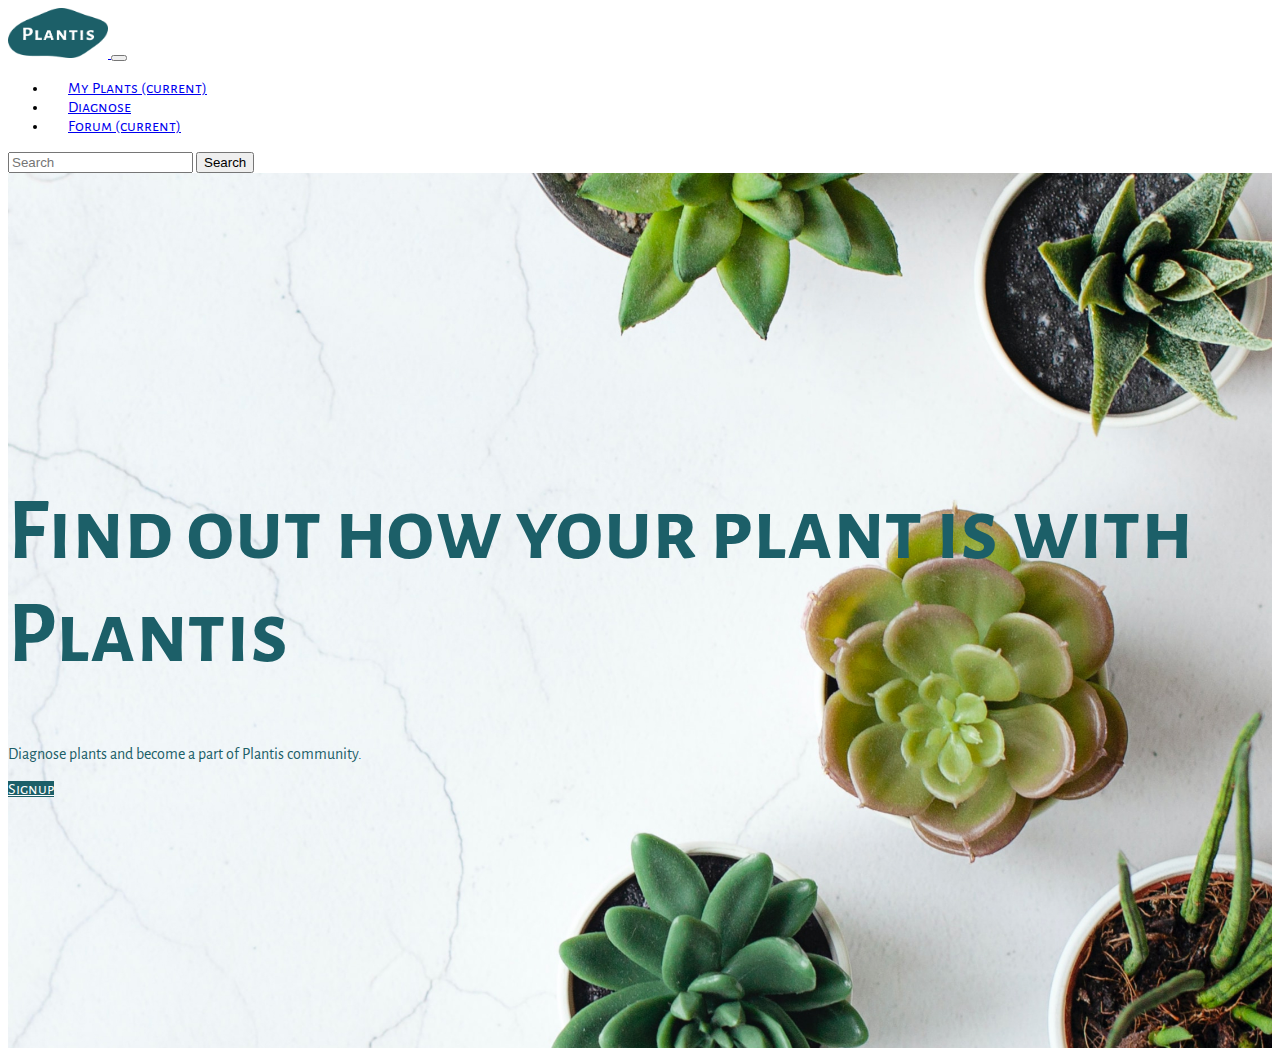
==== pages/home.html @ 746679cd "Changed bg img and updated text" ====
<!DOCTYPE html>
<html lang="en">
<head>
    <meta charset="UTF-8">
    <meta http-equiv="X-UA-Compatible" content="IE=edge">
    <meta name="viewport" content="width=device-width, initial-scale=1.0">
    <title>Document</title>
    <link rel="stylesheet" href="../css/home.css">
    <link rel="stylesheet" href="https://cdn.jsdelivr.net/npm/bootstrap@4.6.0/dist/css/bootstrap.min.css" integrity="sha384-B0vP5xmATw1+K9KRQjQERJvTumQW0nPEzvF6L/Z6nronJ3oUOFUFpCjEUQouq2+l" crossorigin="anonymous">
    <link href="https://fonts.googleapis.com/css2?family=Yantramanav:wght@400;500;700&display=swap" rel="stylesheet">
    <link href="https://fonts.googleapis.com/css2?family=Alegreya+Sans+SC:ital,wght@0,300;0,400;0,500;0,700;1,400&family=Yantramanav:wght@400;500;700&display=swap" rel="stylesheet">
    <link href="https://fonts.googleapis.com/css2?family=Alegreya+Sans:wght@400;500;700&display=swap" rel="stylesheet">
</head>
<body>
    <script src="https://code.jquery.com/jquery-3.5.1.slim.min.js" integrity="sha384-DfXdz2htPH0lsSSs5nCTpuj/zy4C+OGpamoFVy38MVBnE+IbbVYUew+OrCXaRkfj" crossorigin="anonymous"></script>
    <script src="https://cdn.jsdelivr.net/npm/bootstrap@4.6.0/dist/js/bootstrap.bundle.min.js" integrity="sha384-Piv4xVNRyMGpqkS2by6br4gNJ7DXjqk09RmUpJ8jgGtD7zP9yug3goQfGII0yAns" crossorigin="anonymous"></script>
    <!-- Nav Bar -->
    <nav class="navbar navbar-expand-lg navbar-light bg-light">
        <a class="navbar-brand" href="#">
          <img id="logo" src="../image/Group_151.png" alt="logo">
        </a>
        <button class="navbar-toggler" type="button" data-toggle="collapse" data-target="#navbarSupportedContent" aria-controls="navbarSupportedContent" aria-expanded="false" aria-label="Toggle navigation">
          <span class="navbar-toggler-icon"></span>
        </button>
      
        <div class="collapse navbar-collapse" id="navbarSupportedContent">
          <ul class="navbar-nav mr-auto">
            <li class="nav-item active">
              <a class="nav-link" href="#">My Plants <span class="sr-only">(current)</span></a>
            </li>
            <li class="nav-item active">
              <a class="nav-link" href="#">Diagnose</a>
            </li>
            <li class="nav-item active">
                <a class="nav-link" href="#">Forum <span class="sr-only">(current)</span></a>
              </li>           
        </ul>
          <form class="form-inline my-2 my-lg-0">
            <input class="form-control mr-sm-2" type="search" placeholder="Search" aria-label="Search">
            <button class="btn btn-outline-success my-2 my-sm-0" type="submit">Search</button>
          </form>
        </div>
      </nav>
      <!-- Nav Bar Ends -->
      <!-- Jumbotron -->
      <div class="jumbotron home-bg-img">
        <div class="jumboCopy">
          <h1 class="display-4">Find out how your plant is with Plantis</h1>
          <p class="lead">Diagnose plants and become a part of Plantis community.</p>
          <a class="btn btn-primary btn-lg" href="#" role="button">Signup</a>
        </div>
      </div>
    <!-- Jumbotron Ends -->

</body>
</html>
---- css/home.css ----
/* NAV BAR */
nav {
    font-family: 'Alegreya Sans SC', 'san-serif';
    
}

.nav-link {
    padding: 0px 20px 0px 20px !important;
}

#logo {
    height: 50px;
    width: 100px
}
/* JUMBOTRON */
.jumbotron{
    background-image: url("../image/home-bg-img.jpg") !important;
    background-repeat: no-repeat;
    background-size: cover;
    height: calc(100vh - 25px);
    display: flex;
    align-items: center;
    justify-content: center;
}

.display-4 {
    font-family: 'Alegreya Sans SC', 'san-serif';
    font-size: 65pt;
    font-weight: 700 !important;
    color: #1C5F68;
}
.lead {
    font-family: 'Alegreya Sans', 'san-serif';
    color: #1C5F68;
}
.btn.btn-primary {
    color: #ffffff;
    background: #1C5F68;
    font-family: 'Alegreya Sans SC', 'san-serif';
    width: 200px;
    height: 50px;
}
.btn.btn-primary:hover {
    background-color: #ffffff;
    color: #1C5F68;
}
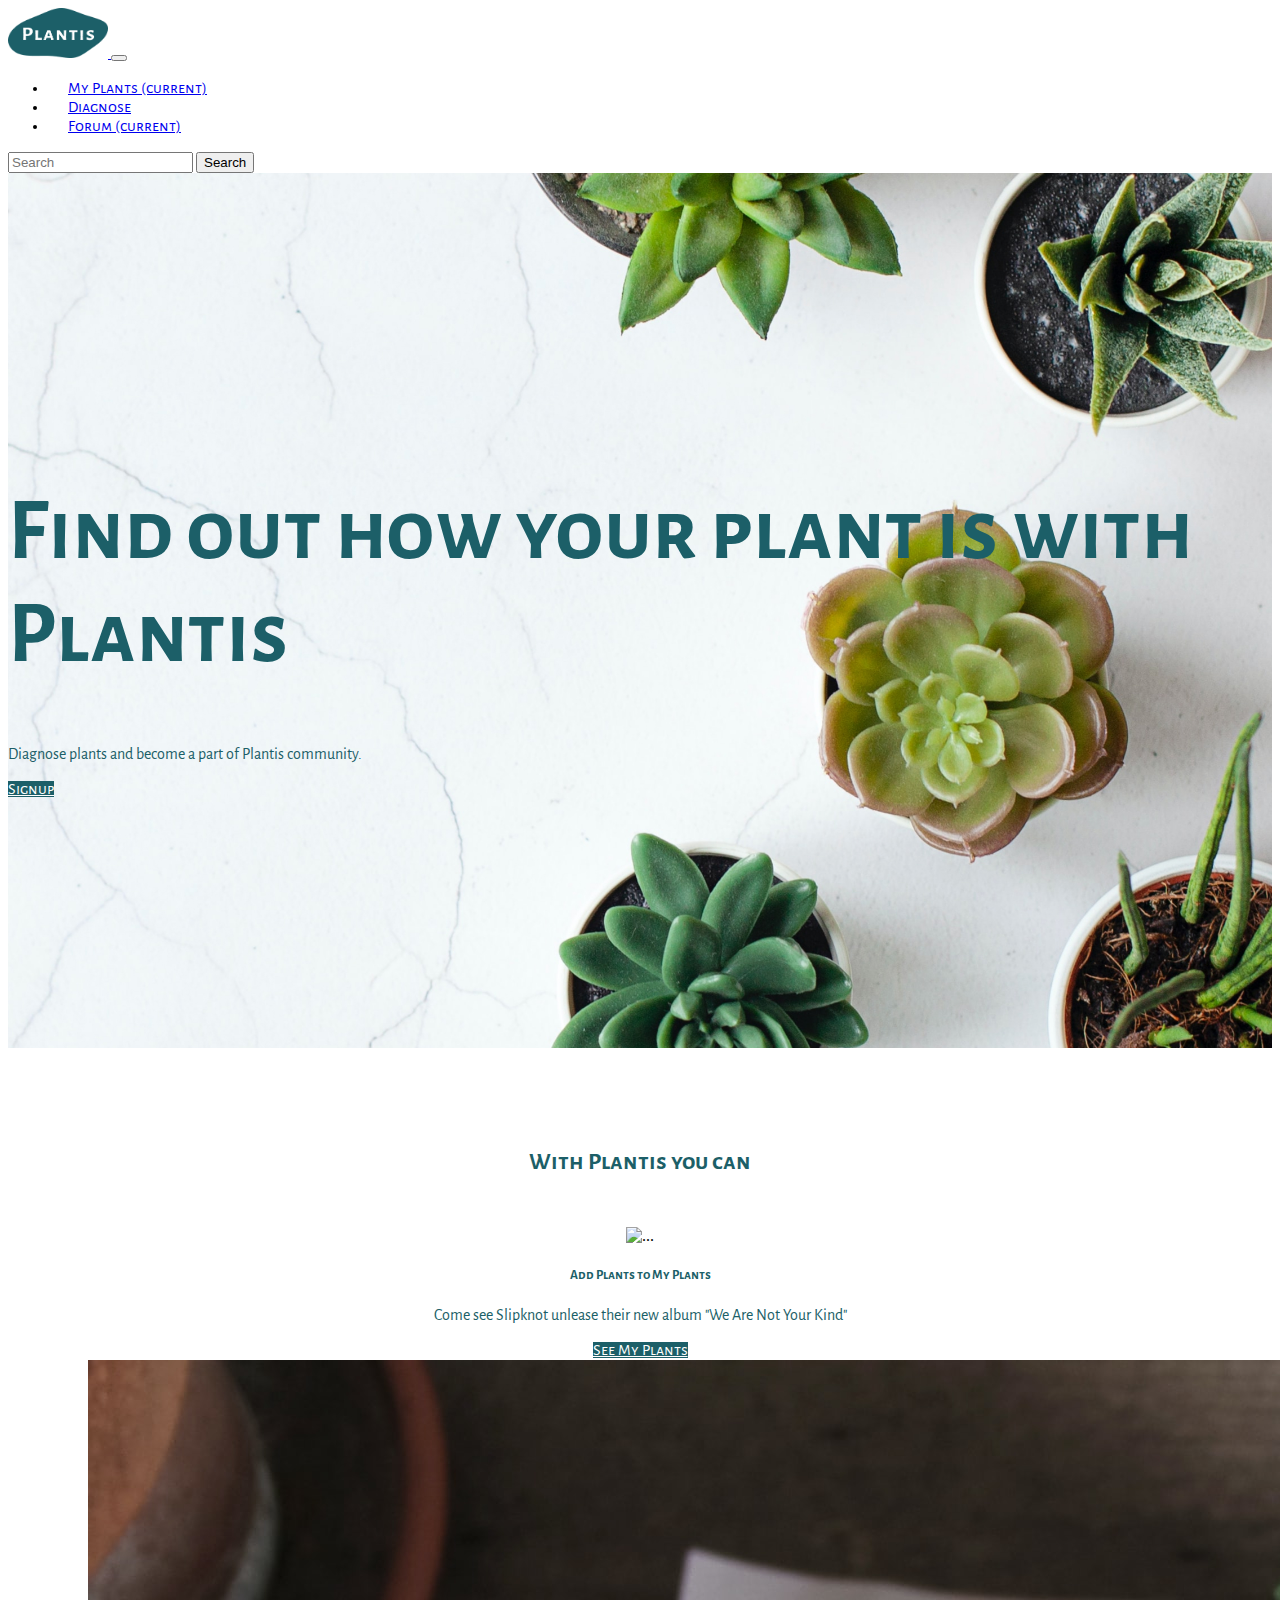
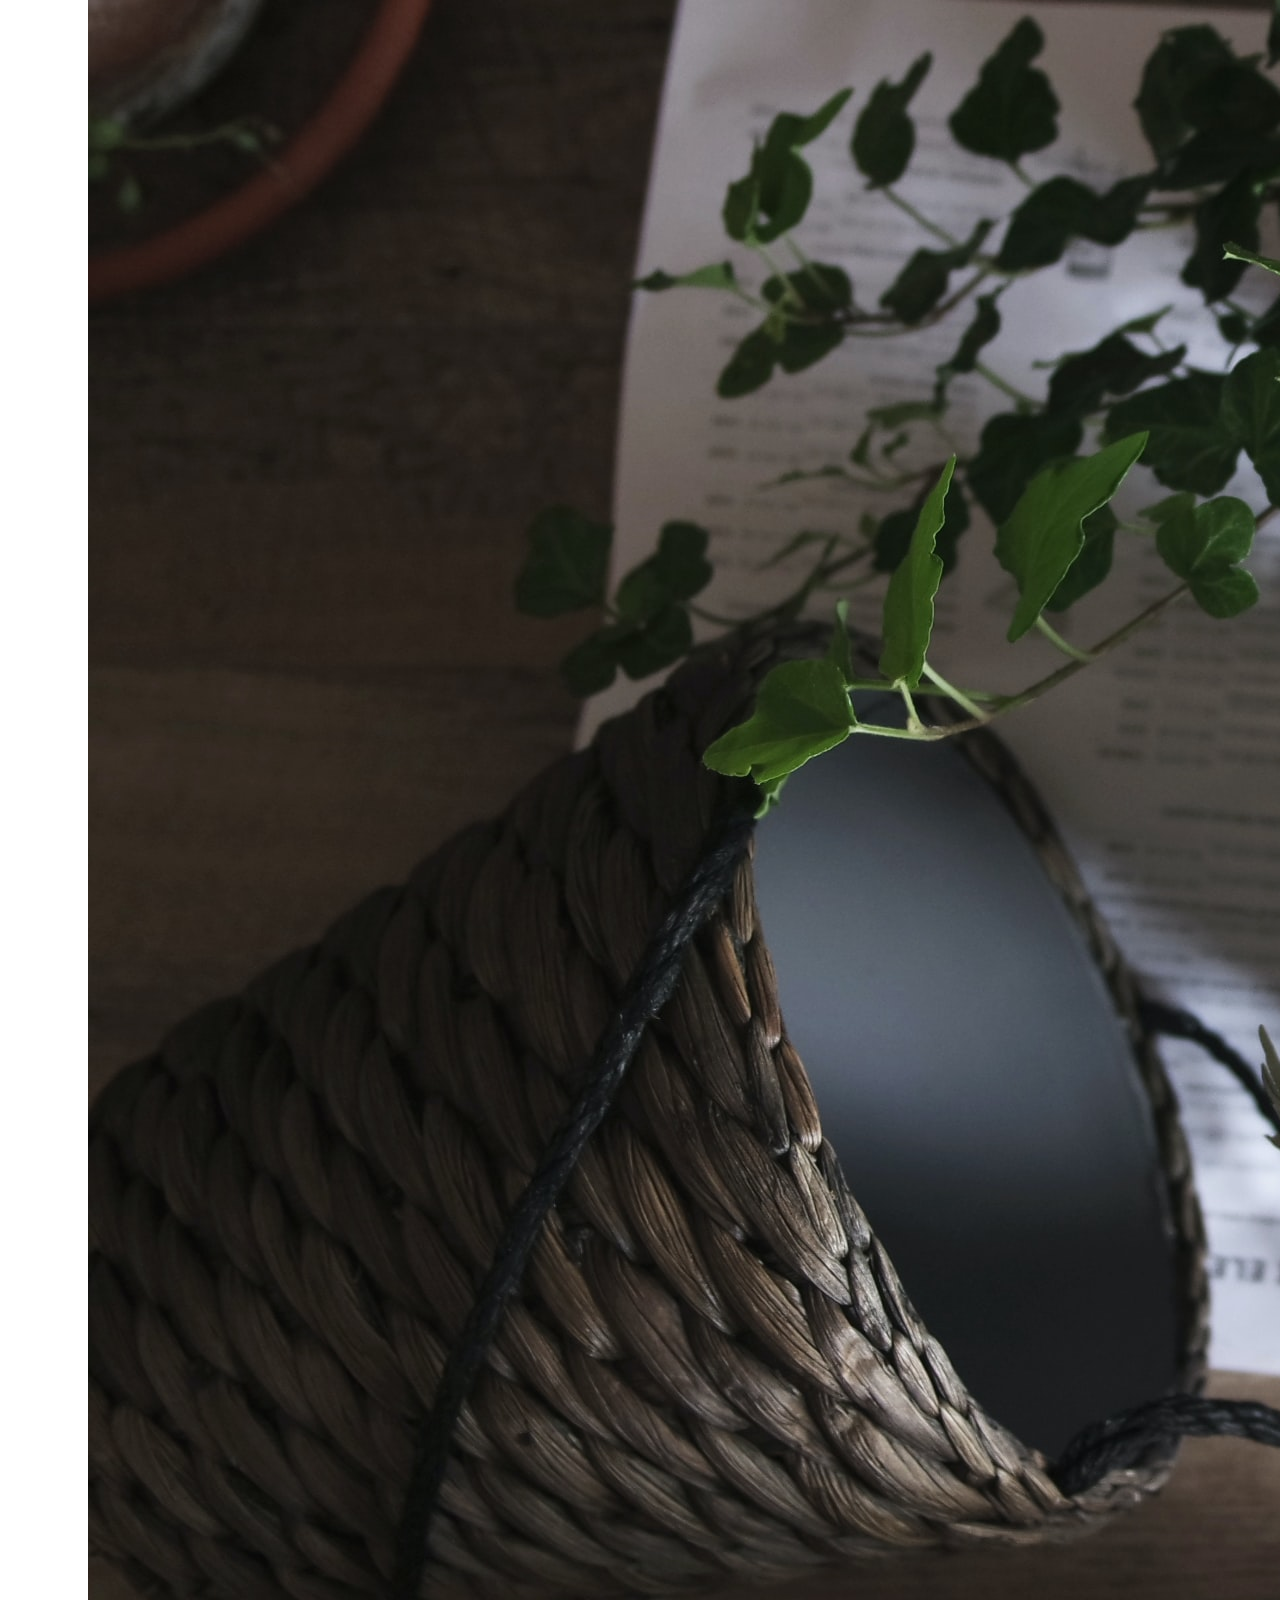
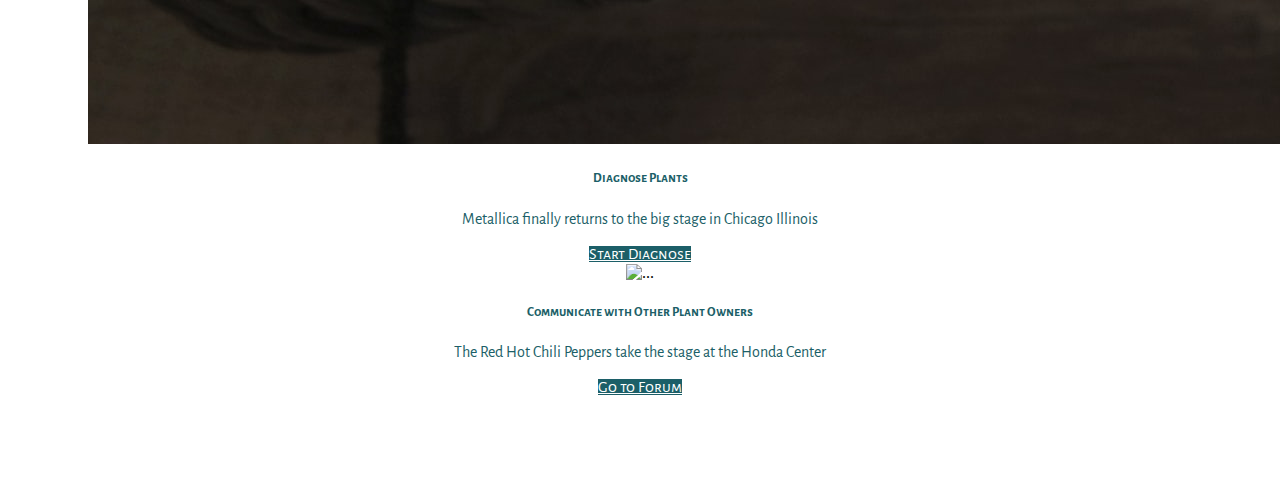
==== commit 9b014278: "Added card images and text" ====
--- a/pages/home.html
+++ b/pages/home.html
@@ -52,5 +52,51 @@
       </div>
     <!-- Jumbotron Ends -->
 
+    <div class="container-fluid content">
+      <h2 class="sectionHeading">With Plantis you can</h2>
+      <div class="row withPlantis">
+
+        <!-- Card 1 -->
+        <div class="cardContainer col-lg-4 col-md-4 col-sm-12">
+          <div class="card">
+            <img src="../image/myplants-img.jpg" class="card-img-top" alt="...">
+            <div class="card-body">
+              <h5 class="card-title">Add Plants to My Plants</h5>
+              <p class="card-text">Come see Slipknot unlease their new album "We Are Not Your Kind"</p>
+              <a href="#" class="btn btn-primary">See My Plants</a>
+            </div>
+          </div>
+        </div>
+        <!-- End card 1 -->
+
+        <!-- Card 2 -->
+        <div class="cardContainer col-lg-4 col-md-4 col-sm-12">
+          <div class="card">
+            <img src="../image/diagnose-img.jpg" class="card-img-top" alt="...">
+            <div class="card-body">
+              <h5 class="card-title">Diagnose Plants</h5>
+              <p class="card-text">Metallica finally returns to the big stage in Chicago Illinois</p>
+              <a href="#" class="btn btn-primary">Start Diagnose</a>
+            </div>
+          </div>
+        </div>
+        <!-- End card 2 -->
+
+        <!-- Card 3 -->
+        <div class="cardContainer col-lg-4 col-md-4 col-sm-12">
+          <div class="card">
+            <img src="../image/forum-img.jpg" class="card-img-top" alt="...">
+            <div class="card-body">
+              <h5 class="card-title">Communicate with Other Plant Owners</h5>
+              <p class="card-text">The Red Hot Chili Peppers take the stage at the Honda Center</p>
+              <a href="#" class="btn btn-primary">Go to Forum</a>
+            </div>
+          </div>
+        </div>
+        <!-- End card 3 -->
+      </div>
+    </div>
+    <!-- End cards -->
+
 </body>
 </html>--- a/css/home.css
+++ b/css/home.css
@@ -44,3 +44,46 @@
     background-color: #ffffff;
     color: #1C5F68;
 }
+
+/* CARDS */
+.content {
+    padding: 50px;
+  }
+  .sectionHeading {
+    text-align: center;
+    padding: 30px;
+    font-family: 'Alegreya Sans SC', 'san-serif';
+    font-size: 500;
+    color: #1C5F68;
+  }
+  .withPlantis  {
+    padding: 0px 30px 30px 30px;
+  }
+  .cardContainer {
+    text-align: center;
+  }
+  
+  /* Content */
+  /* .sideAccent {
+    background: #007bff;
+    width: 15px;
+  } */
+  .imageContainer img {
+    width: 100%;
+  }
+  .imageContainer {
+    padding: 50px;
+  }
+  .valueProp {
+    margin-top: 15px;
+    margin-bottom: 15px;
+  }
+  .card-title {
+    font-family: 'Alegreya Sans SC', 'san-serif';
+    color: #1C5F68;
+  }
+
+  .card-text {
+    font-family: 'Alegreya Sans', 'san-serif';
+    color: #1C5F68;
+  }